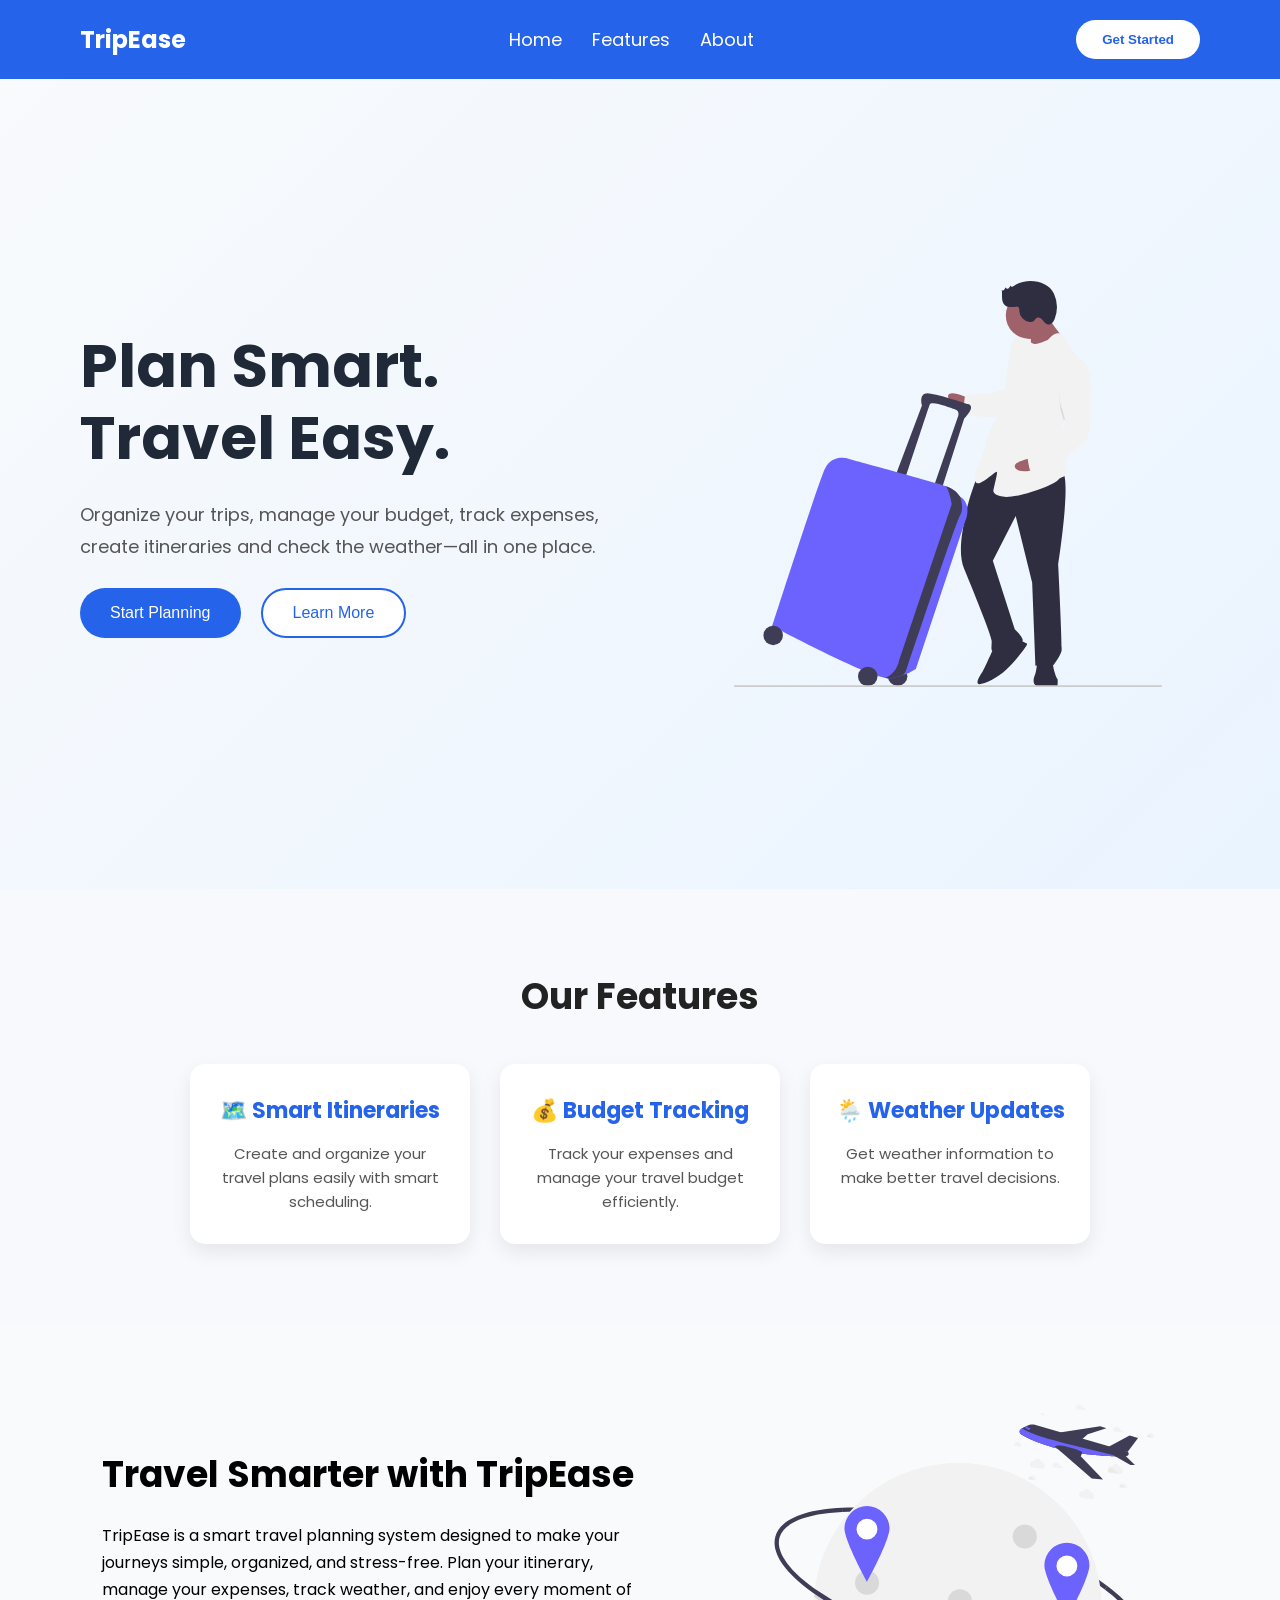
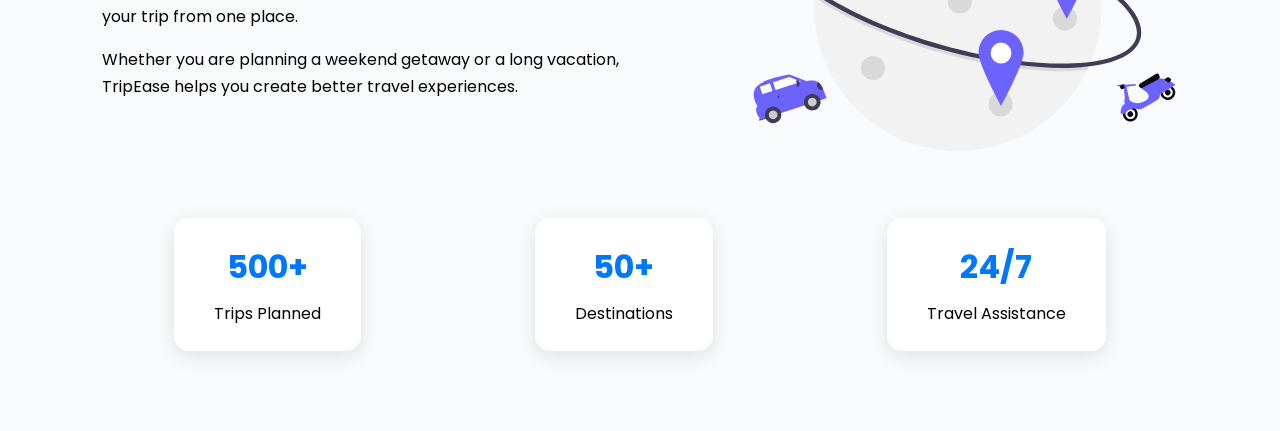
==== index.html @ 444fd3dd "Create landing page structure with navbar hero features and about sections" ====
<!DOCTYPE html>
<html lang="en">
<head>
    <meta charset="UTF-8">
    <meta name="viewport" content="width=device-width, initial-scale=1.0">
    <title>TripEase - Smart Travel Planning System</title>
    <link rel="preconnect" href="https://fonts.googleapis.com">
<link rel="preconnect" href="https://fonts.gstatic.com" crossorigin>
<link href="https://fonts.googleapis.com/css2?family=Poppins:wght@300;400;500;600;700&display=swap" rel="stylesheet">
    
    <link rel="stylesheet" href="css/style.css">
</head>

<body>
    <header>
    <nav>
        <h2>TripEase</h2>

        <ul>
            <li><a href="#">Home</a></li>
            <li><a href="#features">Features</a></li>
            <li><a href="#about">About</a></li>
        </ul>

        <button>Get Started</button>
    </nav>
</header>

<main>

    <section class="hero">

        <div class="hero-text">

            <h1>Plan Smart.<br>Travel Easy.</h1>

            <p>
                Organize your trips, manage your budget,
                track expenses, create itineraries and
                check the weather—all in one place.
            </p>

            <div class="hero-buttons">
                <button class="primary-btn">Start Planning</button>
                <button class="secondary-btn">Learn More</button>
            </div>

        </div>

        <div class="hero-image">

            <img src="assets/images/travel.svg" alt="Travel Illustration">

        </div>

        </section>


    <section class="features" id="features">

        <h2>Our Features</h2>

        <div class="feature-container">

            <div class="feature-card">
                <h3>🗺️ Smart Itineraries</h3>
                <p>
                    Create and organize your travel plans easily with smart scheduling.
                </p>
            </div>

            <div class="feature-card">
                <h3>💰 Budget Tracking</h3>
                <p>
                    Track your expenses and manage your travel budget efficiently.
                </p>
            </div>

            <div class="feature-card">
                <h3>🌦️ Weather Updates</h3>
                <p>
                    Get weather information to make better travel decisions.
                </p>
            </div>

        </div>

    </section>

    <section class="about" id="about">

    <div class="about-content">

        <div class="about-text">

            <h2>Travel Smarter with TripEase</h2>

            <p>
                TripEase is a smart travel planning system designed to make
                your journeys simple, organized, and stress-free.
                Plan your itinerary, manage your expenses, track weather,
                and enjoy every moment of your trip from one place.
            </p>

            <p>
                Whether you are planning a weekend getaway or a long vacation,
                TripEase helps you create better travel experiences.
            </p>

        </div>


        <div class="about-image">

            <img src="assets/images/about.svg" alt="Travel Planning">

        </div>

    </div>

    <div class="about-stats">

    <div class="stat">
        <h3>500+</h3>
        <p>Trips Planned</p>
    </div>

    <div class="stat">
        <h3>50+</h3>
        <p>Destinations</p>
    </div>

    <div class="stat">
        <h3>24/7</h3>
        <p>Travel Assistance</p>
    </div>

</div>

</main>
</body>

<script src="js/script.js"></script>

</html>
---- css/style.css ----
html {
    scroll-behavior: smooth;
}

/* Remove default spacing */
*{
    margin:0;
    padding:0;
    box-sizing:border-box;
}

/* Font for entire website */
body{
    font-family: 'Poppins', sans-serif;
    background:#F8FAFC;
}

/* Navigation Bar */
nav{
    display:flex;
    justify-content:space-between;
    align-items:center;

    padding:20px 80px;

    background-color:#2563EB;
}

header{
    position: sticky;
    top: 0;
    z-index: 1000;
}

/* Logo */
nav h2{
    color:white;
}

/* Navigation Links */
nav ul{
    display:flex;
    list-style:none;
    gap:30px;
}

nav ul li a{
    color:white;
    text-decoration:none;
    font-size:18px;
    transition:0.3s;
}

nav ul li a:hover{
    color:#FFD166;
}

/* Button */
nav button{
    background:white;
    color:#2563EB;
    border:none;
    padding:12px 26px;
    border-radius:50px;
    cursor:pointer;
    font-weight:600;
    transition:0.3s;
}

nav button:hover{
    background:#1D4ED8;
    color:white;
    transform:translateY(-3px);
}

/* HERO SECTION */

.hero{
    display:flex;
    justify-content:space-between;
    align-items:center;

    padding:120px 80px;

    min-height:90vh;

    background:linear-gradient(
        135deg,
        #F8FAFC,
        #EAF4FF
    );
}

.hero-text{
    width:50%;
}

.hero-text h1{
    font-size:60px;
    color:#1F2937;
    line-height:1.2;
}

.hero-text p{
    margin:25px 0;
    font-size:18px;
    color:#555;
    line-height:1.8;
}

.hero-buttons{
    display:flex;
    gap:20px;
}

.primary-btn{
    background:#2563EB;
    color:white;
    border:none;
    padding:14px 30px;
    border-radius:50px;
    cursor:pointer;
    font-size:16px;
}

.secondary-btn{
    background:white;
    color:#2563EB;
    border:2px solid #2563EB;
    padding:14px 30px;
    border-radius:50px;
    cursor:pointer;
    font-size:16px;
}

.hero-image{
    width:45%;
    display:flex;
    justify-content:center;
}

.hero-image img{
    width:85%;
    animation:float 4s ease-in-out infinite;
}

/* Button Hover Effects */

.primary-btn:hover{
    background:#1D4ED8;
    transform:translateY(-3px);
    transition:0.3s;
}

.secondary-btn:hover{
    background:#2563EB;
    color:white;
    transform:translateY(-3px);
    transition:0.3s;
}

.hero-image img{
    animation: float 4s ease-in-out infinite;
}

@keyframes float{

    0%{
        transform:translateY(0);
    }

    50%{
        transform:translateY(-15px);
    }

    100%{
        transform:translateY(0);
    }

}

/* Features Section */

.features {
    padding: 80px 10%;
    text-align: center;
    background-color: #f8f9fc;
}

.features h2 {
    font-size: 36px;
    margin-bottom: 40px;
    color: #222;
}


.feature-container {
    display: flex;
    justify-content: center;
    gap: 30px;
    flex-wrap: wrap;
}


.feature-card {
    background: white;
    width: 280px;
    padding: 30px 25px;
    border-radius: 15px;
    box-shadow: 0 8px 20px rgba(0,0,0,0.08);
    transition: transform 0.3s ease;
}


.feature-card:hover {
    transform: translateY(-8px);
}


.feature-card h3 {
    font-size: 22px;
    margin-bottom: 15px;
    color: #2563eb;
}


.feature-card p {
    font-size: 15px;
    line-height: 1.6;
    color: #555;
}

/* About Section */

.about {
    padding: 80px 8%;
}

.about-content {
    display: flex;
    align-items: center;
    justify-content: space-between;
    gap: 50px;
}

.about-text {
    width: 50%;
}

.about-text h2 {
    font-size: 36px;
    margin-bottom: 20px;
}

.about-text p {
    font-size: 16px;
    line-height: 1.7;
    margin-bottom: 15px;
}

.about-image {
    width: 40%;
}

.about-image img {
    width: 100%;
}


/* About Stats */

.about-stats {
    display: flex;
    justify-content: space-around;
    margin-top: 60px;
    gap: 30px;
}

.stat {
    background: white;
    padding: 25px 40px;
    text-align: center;
    border-radius: 15px;
    box-shadow: 0 5px 20px rgba(0,0,0,0.1);
}

.stat h3 {
    font-size: 32px;
    color: #0077ff;
    margin-bottom: 10px;
}

.stat p {
    font-size: 16px;
}
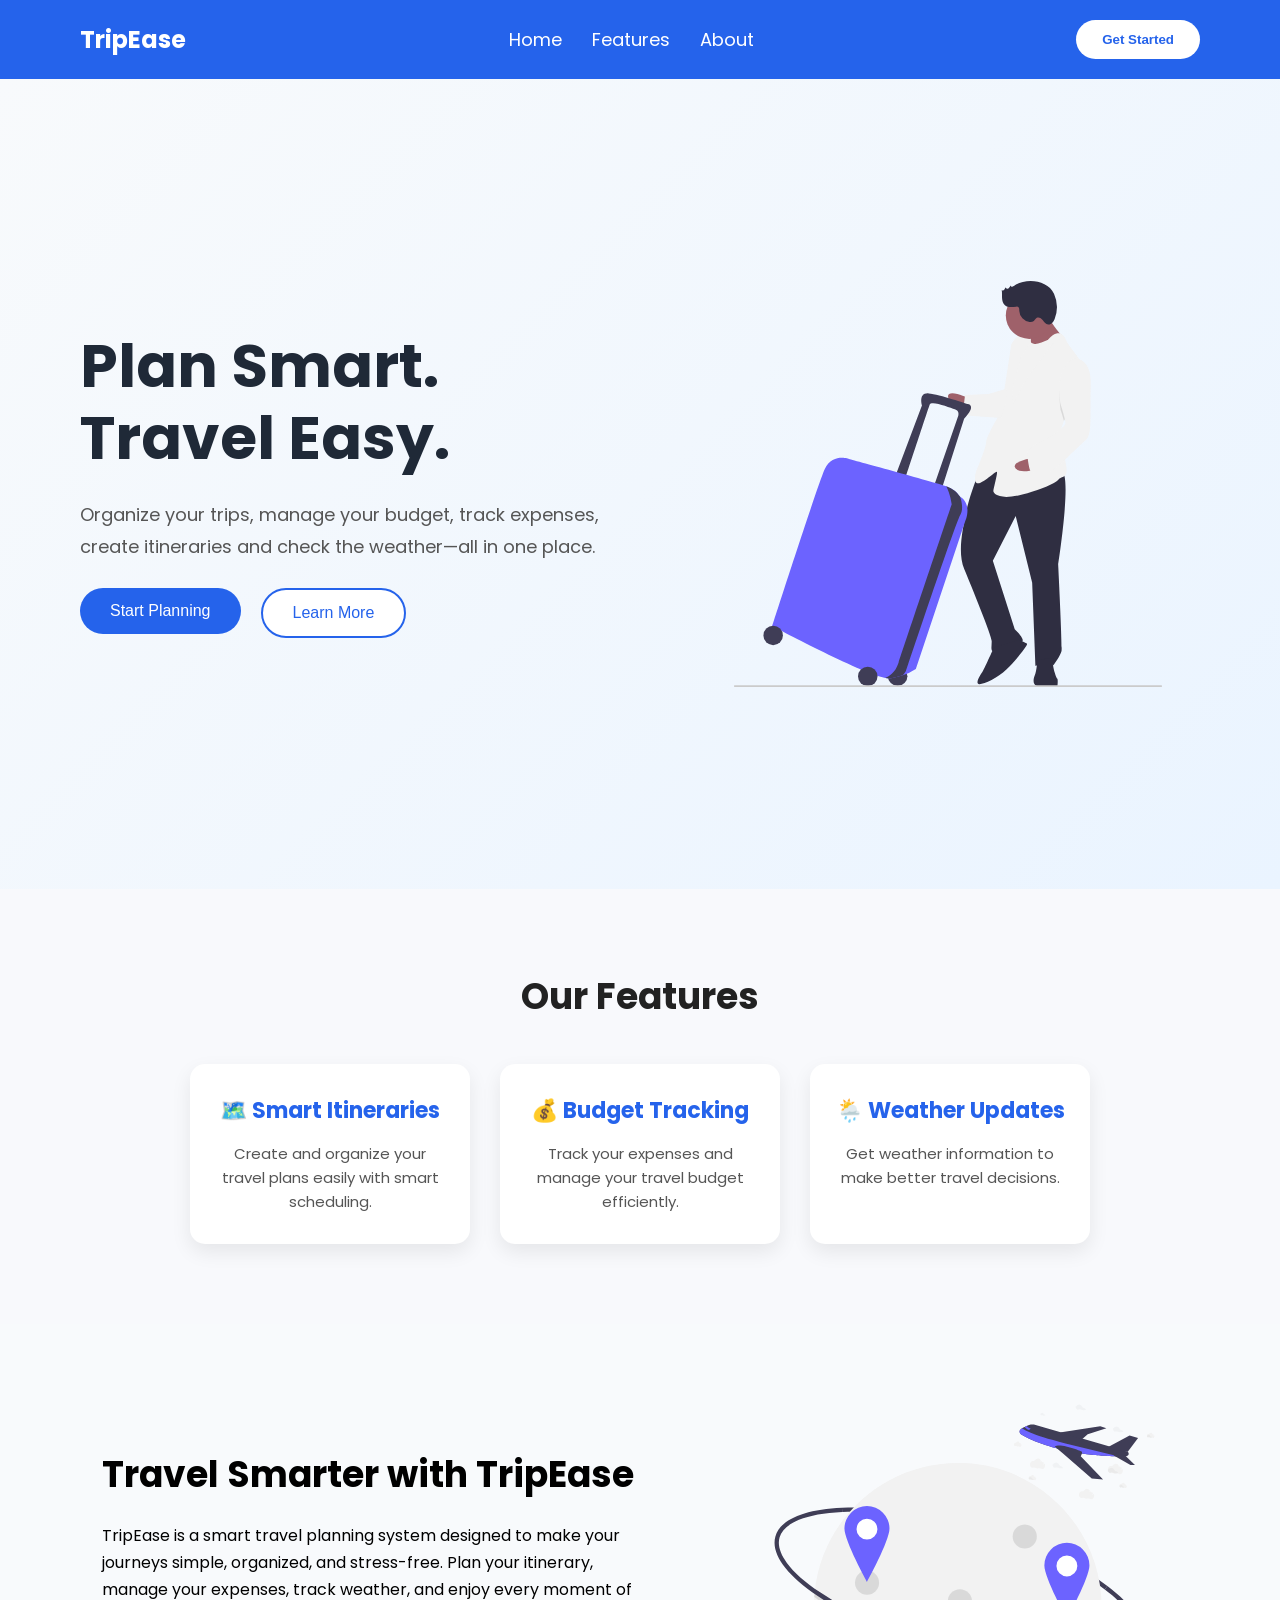
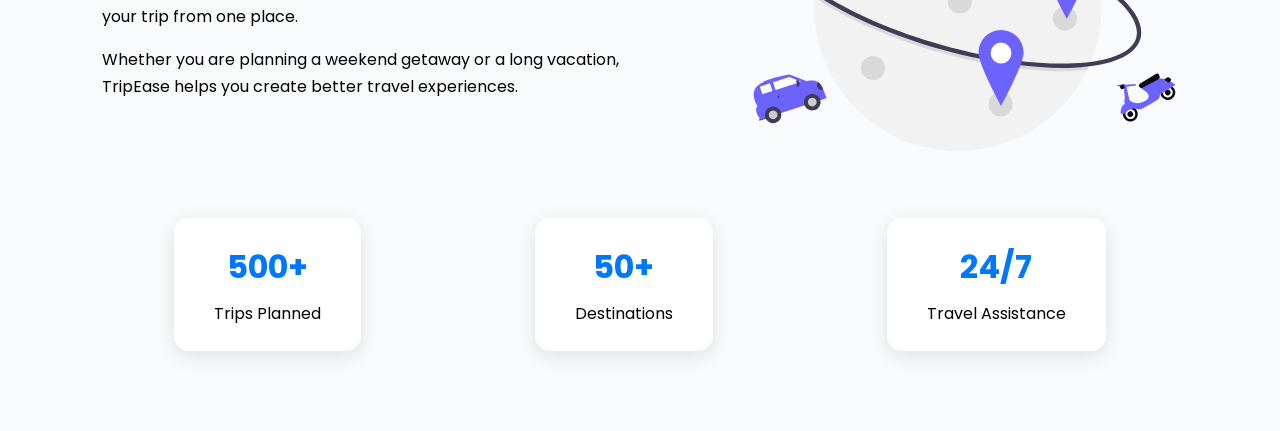
==== commit f22d0240: "Completed Trip Planner page with dynamic itinerary(Page 2)" ====
--- a/index.html
+++ b/index.html
@@ -20,9 +20,12 @@
             <li><a href="#">Home</a></li>
             <li><a href="#features">Features</a></li>
             <li><a href="#about">About</a></li>
+
         </ul>
 
-        <button>Get Started</button>
+        <a href="planner.html">
+          <button>Get Started</button>
+        </a>
     </nav>
 </header>
 
@@ -41,7 +44,9 @@
             </p>
 
             <div class="hero-buttons">
-                <button class="primary-btn">Start Planning</button>
+                <a href="planner.html">
+                   <button class="primary-btn">Start Planning</button>
+                </a>
                 <button class="secondary-btn">Learn More</button>
             </div>
 
@@ -88,8 +93,7 @@
     </section>
 
     <section class="about" id="about">
-
-    <div class="about-content">
+        <div class="about-content">
 
         <div class="about-text">
 
@@ -135,11 +139,16 @@
         <p>Travel Assistance</p>
     </div>
 
-</div>
+    </div>
+    </section>
 
+ 
 </main>
-</body>
 
 <script src="js/script.js"></script>
 
+</body>
+
+
+
 </html>
--- a/css/style.css
+++ b/css/style.css
@@ -294,3 +294,149 @@
     font-size: 16px;
 }
 
+/* Planner Section */
+
+.planner {
+    min-height: 100vh;
+    padding: 90px 10%;
+    text-align: center;
+    background: linear-gradient(
+        135deg,
+        #F8FAFC,
+        #EAF4FF
+    );
+}
+
+.planner h1 {
+    font-size: 42px;
+    color:#1F2937;
+    margin-bottom:15px;
+}
+
+.planner > p {
+    color:#555;
+    font-size:17px;
+    margin-bottom:40px;
+}
+
+
+.planner-box {
+
+    background:white;
+
+    max-width:600px;
+
+    margin:auto;
+
+    padding:35px;
+
+    border-radius:20px;
+
+    display:flex;
+
+    flex-direction:column;
+
+    gap:20px;
+
+    box-shadow:0 10px 25px rgba(0,0,0,0.08);
+
+}
+
+
+.planner-box input,
+.planner-box select {
+
+    padding:15px;
+
+    font-size:16px;
+
+    border:1px solid #ddd;
+
+    border-radius:10px;
+
+}
+
+
+.planner-box button {
+
+    padding:15px;
+
+    background:#2563EB;
+
+    color:white;
+
+    border:none;
+
+    border-radius:50px;
+
+    font-size:16px;
+
+    cursor:pointer;
+
+    transition:0.3s;
+
+}
+
+
+.planner-box button:hover {
+
+    background:#1D4ED8;
+
+    transform:translateY(-3px);
+
+}
+
+
+/* Generated Trip Result */
+
+.trip-result {
+
+    margin-top:70px;
+
+}
+
+
+.trip-result h2 {
+
+    font-size:32px;
+
+    margin-bottom:30px;
+
+}
+
+
+.day-card {
+
+    background:white;
+
+    max-width:600px;
+
+    margin:20px auto;
+
+    padding:25px;
+
+    text-align:left;
+
+    border-radius:15px;
+
+    box-shadow:0 8px 20px rgba(0,0,0,0.08);
+
+}
+
+
+.day-card h3 {
+
+    color:#2563EB;
+
+    margin-bottom:15px;
+
+}
+
+
+.day-card p {
+
+    line-height:1.8;
+
+    color:#444;
+
+}
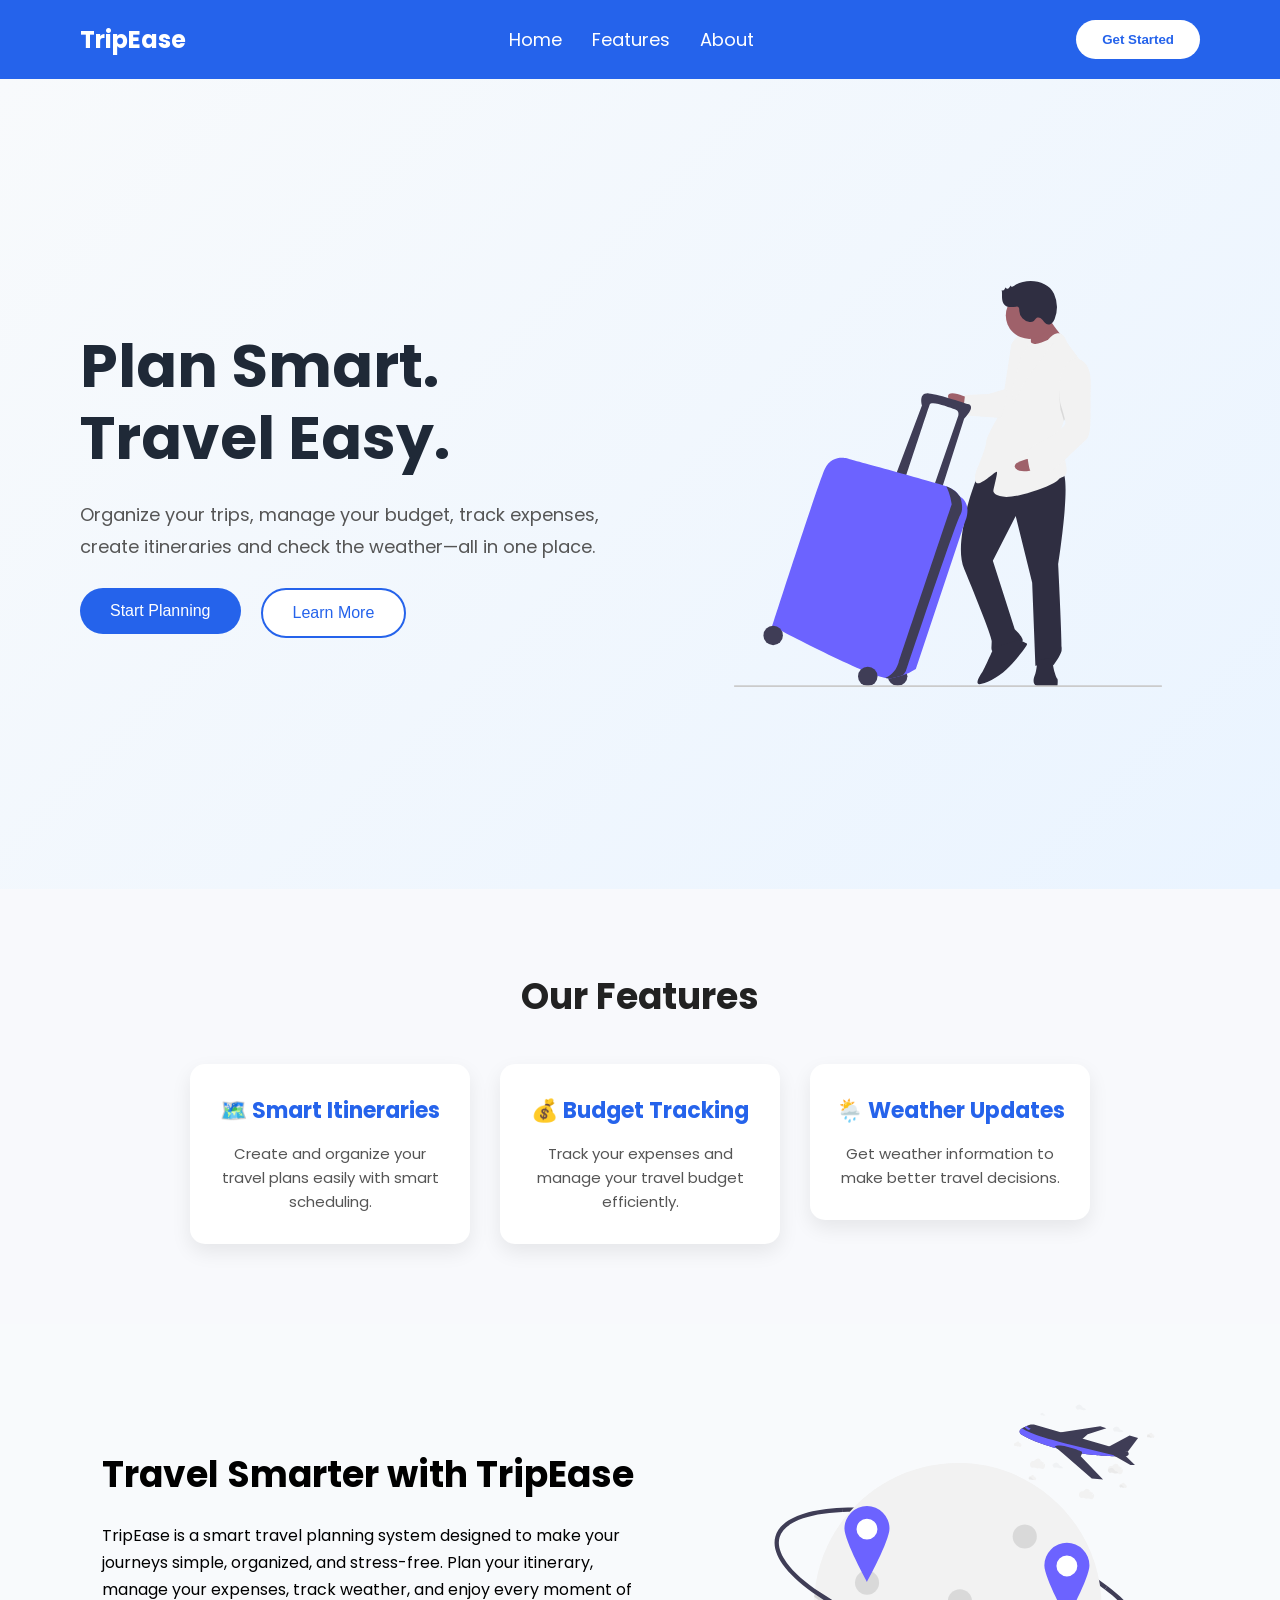
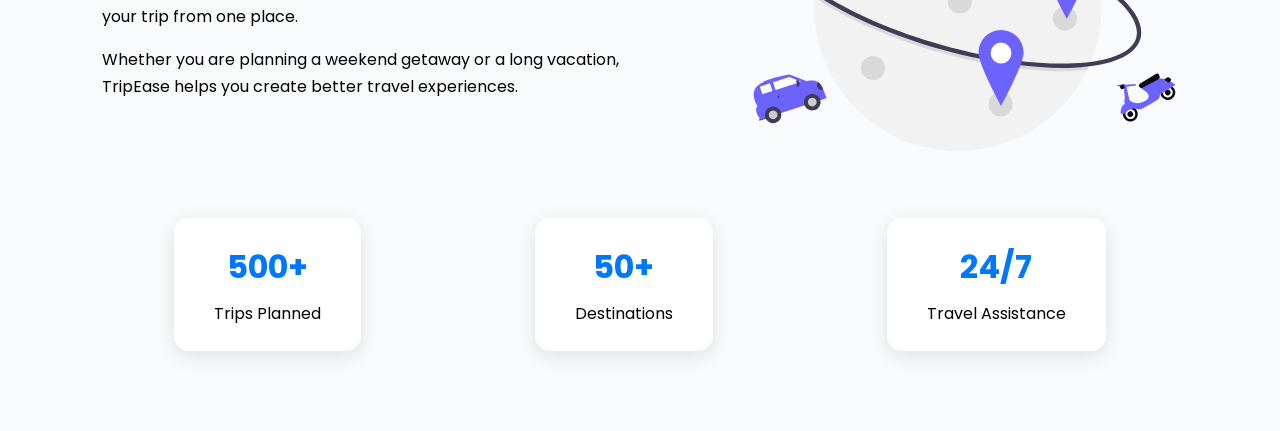
==== commit 26fa718b: "Update homepage feature cards" ====
--- a/index.html
+++ b/index.html
@@ -45,7 +45,7 @@
 
             <div class="hero-buttons">
                 <a href="planner.html">
-                   <button class="primary-btn">Start Planning</button>
+    <button class="primary-btn">Start Planning</button>
                 </a>
                 <button class="secondary-btn">Learn More</button>
             </div>
@@ -66,28 +66,32 @@
         <h2>Our Features</h2>
 
         <div class="feature-container">
-
+          <a href="planner.html" class="feature-link">
             <div class="feature-card">
                 <h3>🗺️ Smart Itineraries</h3>
                 <p>
                     Create and organize your travel plans easily with smart scheduling.
                 </p>
             </div>
+           </a>
 
+           <a href="expenses.html" class="feature-link">
             <div class="feature-card">
                 <h3>💰 Budget Tracking</h3>
                 <p>
                     Track your expenses and manage your travel budget efficiently.
                 </p>
             </div>
+           </a>
 
+           <a href="weather.html" class="feature-link">
             <div class="feature-card">
                 <h3>🌦️ Weather Updates</h3>
                 <p>
                     Get weather information to make better travel decisions.
                 </p>
             </div>
-
+           </a>
         </div>
 
     </section>
--- a/css/style.css
+++ b/css/style.css
@@ -18,14 +18,12 @@
 /* Navigation Bar */
 nav{
     display:flex;
-    justify-content:space-between;
     align-items:center;
 
     padding:20px 80px;
 
     background-color:#2563EB;
 }
-
 header{
     position: sticky;
     top: 0;
@@ -42,8 +40,10 @@
     display:flex;
     list-style:none;
     gap:30px;
-}
-
+
+    margin-left:auto;
+    margin-right:auto;
+}
 nav ul li a{
     color:white;
     text-decoration:none;
@@ -209,6 +209,7 @@
     border-radius: 15px;
     box-shadow: 0 8px 20px rgba(0,0,0,0.08);
     transition: transform 0.3s ease;
+    cursor: pointer;
 }
 
 
@@ -439,4 +440,497 @@
 
     color:#444;
 
+}
+
+/* Expense Tracker Section */
+
+.expenses {
+
+    min-height:100vh;
+
+    padding:90px 10%;
+
+    text-align:center;
+
+    background:linear-gradient(
+        135deg,
+        #F8FAFC,
+        #EAF4FF
+    );
+
+}
+
+
+.expenses h1 {
+
+    font-size:42px;
+
+    color:#1F2937;
+
+    margin-bottom:15px;
+
+}
+
+
+.expenses > p {
+
+    color:#555;
+
+    font-size:17px;
+
+    margin-bottom:40px;
+
+}
+
+
+/* Expense Input Box */
+
+.expense-box {
+
+    background:white;
+
+    max-width:600px;
+
+    margin:0;
+
+    padding:35px;
+
+    border-radius:20px;
+
+    display:flex;
+
+    flex-direction:column;
+
+    gap:20px;
+
+    box-shadow:0 10px 25px rgba(0,0,0,0.08);
+
+}
+
+
+.expense-box input,
+.expense-box select {
+
+    padding:15px;
+
+    font-size:16px;
+
+    border:1px solid #ddd;
+
+    border-radius:10px;
+
+}
+
+
+.expense-box button {
+
+    padding:15px;
+
+    background:#2563EB;
+
+    color:white;
+
+    border:none;
+
+    border-radius:50px;
+
+    font-size:16px;
+
+    cursor:pointer;
+
+    transition:0.3s;
+
+}
+
+
+.expense-box button:hover {
+
+    background:#1D4ED8;
+
+    transform:translateY(-3px);
+
+}
+
+
+/* Expense List */
+
+.expense-result {
+
+    margin-top:70px;
+
+}
+
+
+.expense-result h2 {
+
+    font-size:32px;
+
+    margin-bottom:25px;
+
+}
+
+
+.expense-card {
+
+    background:white;
+
+    max-width:600px;
+
+    margin:20px auto;
+
+    padding:20px;
+
+    text-align:left;
+
+    border-radius:15px;
+
+    box-shadow:0 8px 20px rgba(0,0,0,0.08);
+
+}
+
+
+.expense-card h3 {
+
+    color:#2563EB;
+
+    margin-bottom:10px;
+
+}
+
+/* Expense Header Layout */
+
+.expense-header {
+
+    display:flex;
+
+    align-items:center;
+
+    justify-content:space-between;
+
+    gap:50px;
+
+}
+
+
+.expense-text {
+
+    width:50%;
+
+}
+
+
+.expense-image {
+
+    width:40%;
+
+    display:flex;
+
+    justify-content:center;
+
+}
+
+
+.expense-image img {
+
+    width:100%;
+
+    max-width:350px;
+
+    animation:float 4s ease-in-out infinite;
+
+}
+
+/* Expense Summary Cards */
+
+.expense-summary {
+
+    display:flex;
+
+    justify-content:center;
+
+    gap:30px;
+
+    margin-bottom:50px;
+
+}
+
+
+.summary-card {
+
+    background:white;
+
+    width:220px;
+
+    padding:25px;
+
+    border-radius:18px;
+
+    box-shadow:0 8px 20px rgba(0,0,0,0.08);
+
+    transition:0.3s;
+
+}
+
+
+.summary-card:hover {
+
+    transform:translateY(-5px);
+
+}
+
+
+.summary-card h3 {
+
+    color:#555;
+
+    font-size:18px;
+
+    margin-bottom:15px;
+
+}
+
+
+.summary-card p {
+
+    color:#2563EB;
+
+    font-size:28px;
+
+    font-weight:600;
+
+}
+
+/* Delete Expense Button */
+
+.delete-expense {
+
+    margin-top:18px;
+
+    padding:10px 28px;
+
+    background:linear-gradient(
+        135deg,
+        #EF4444,
+        #DC2626
+    );
+
+    color:white;
+
+    border:none;
+
+    border-radius:50px;
+
+    font-size:14px;
+
+    font-weight:600;
+
+    cursor:pointer;
+
+    box-shadow:0 5px 15px rgba(239,68,68,0.3);
+
+    transition:0.3s;
+
+}
+
+
+.delete-expense:hover {
+
+    transform:translateY(-4px);
+
+    box-shadow:0 10px 20px rgba(239,68,68,0.4);
+
+}
+
+/* Weather Section */
+
+.weather{
+
+    min-height:100vh;
+
+    padding:90px 10%;
+
+    background:linear-gradient(
+        135deg,
+        #F8FAFC,
+        #EAF4FF
+    );
+
+}
+
+.weather-header{
+
+    display:flex;
+
+    align-items:center;
+
+    justify-content:space-between;
+
+    gap:50px;
+
+}
+
+.weather-text{
+
+    width:50%;
+
+}
+
+.weather-text h1{
+
+    font-size:42px;
+
+    color:#1F2937;
+
+    margin-bottom:15px;
+
+}
+
+.weather-text p{
+
+    color:#555;
+
+    font-size:17px;
+
+    margin-bottom:40px;
+
+}
+
+.weather-box{
+
+    background:white;
+
+    padding:35px;
+
+    border-radius:20px;
+
+    display:flex;
+
+    flex-direction:column;
+
+    gap:20px;
+
+    box-shadow:0 10px 25px rgba(0,0,0,0.08);
+
+}
+
+.weather-box input{
+
+    padding:15px;
+
+    font-size:16px;
+
+    border:1px solid #ddd;
+
+    border-radius:10px;
+
+}
+
+.weather-box button{
+
+    padding:15px;
+
+    background:#2563EB;
+
+    color:white;
+
+    border:none;
+
+    border-radius:50px;
+
+    cursor:pointer;
+
+    font-size:16px;
+
+    transition:0.3s;
+
+}
+
+.weather-box button:hover{
+
+    background:#1D4ED8;
+
+    transform:translateY(-3px);
+
+}
+
+.weather-image{
+
+    width:40%;
+
+    display:flex;
+
+    justify-content:center;
+
+}
+
+.weather-image img{
+
+    width:100%;
+
+    max-width:400px;
+
+}
+
+.weather-result{
+
+    margin-top:70px;
+
+    text-align:center;
+
+}
+
+.weather-result h2{
+
+    font-size:32px;
+
+    margin-bottom:30px;
+
+}
+
+.weather-card{
+
+    background:white;
+
+    max-width:500px;
+
+    margin:auto;
+
+    padding:30px;
+
+    border-radius:20px;
+
+    box-shadow:0 8px 20px rgba(0,0,0,0.08);
+
+    text-align:left;
+
+}
+
+.weather-card h3{
+
+    color:#2563EB;
+
+    margin-bottom:20px;
+
+    font-size:28px;
+
+}
+
+.weather-card p{
+
+    margin:15px 0;
+
+    font-size:18px;
+
+    color:#444;
+
+}
+
+.feature-link{
+
+    text-decoration: none;
+
+    color: inherit;
+
+    display: block;
+
 }
